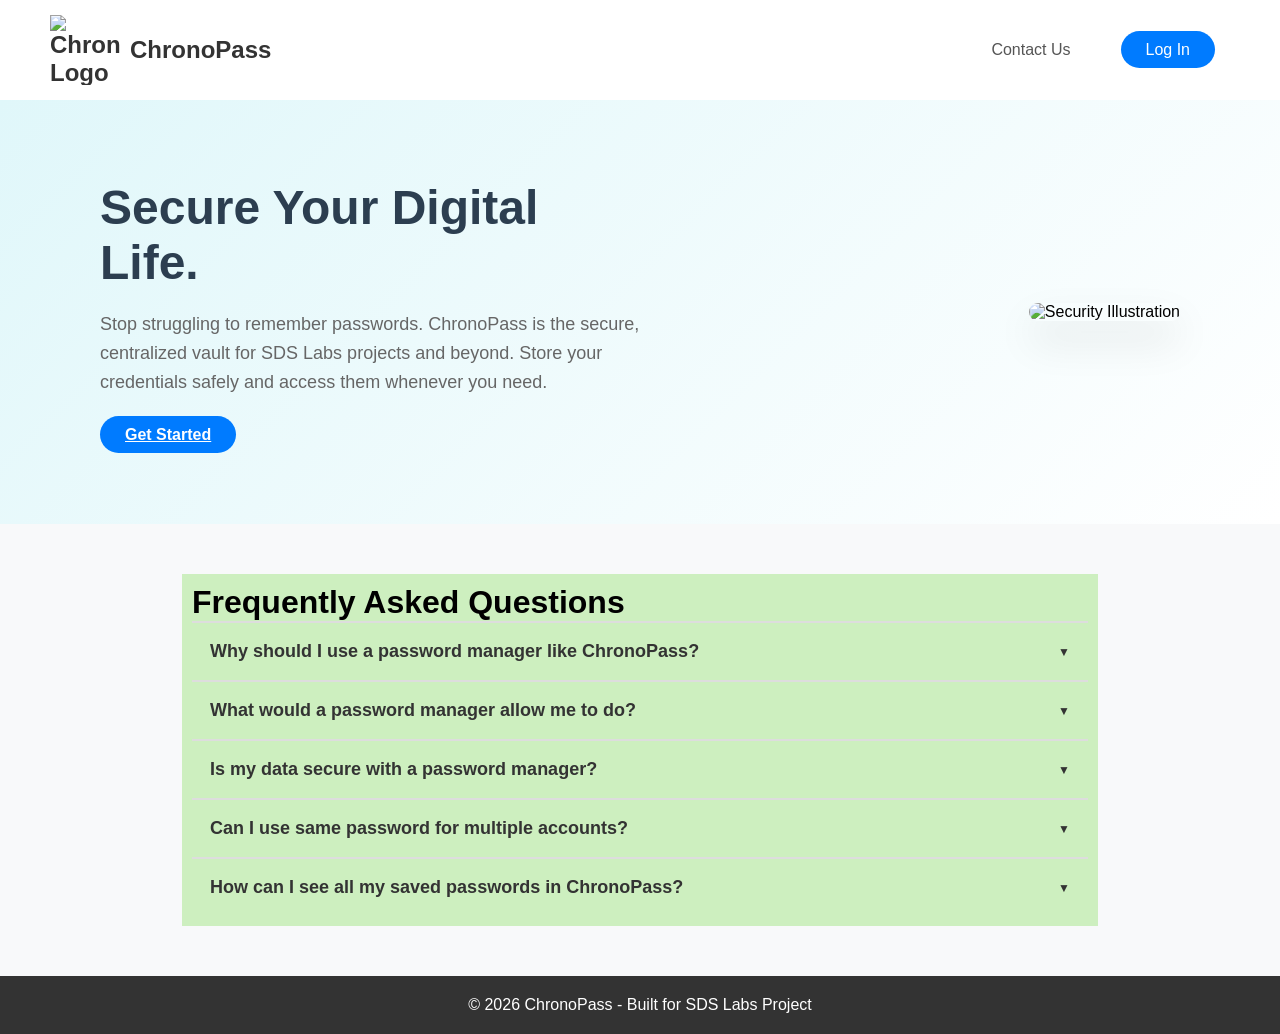
==== index.html @ 017ede53 "Add files via upload" ====
<!DOCTYPE html>
<html lang="en">

<head>
    <meta charset="UTF-8">
    <meta name="viewport" content="width=device-width, initial-scale=1.0">
    <title>Welcome to ChronoPass</title>
    <link rel="stylesheet" href="style.css">
    <style>
        /* Landing Page Specific Styles */
        body {
            margin: 0;
            font-family: 'Arial', sans-serif;
            background-color: #f8f9fa;
        }

        /* Navbar Specifics */
        nav {
            display: flex;
            justify-content: space-between;
            align-items: center;
            padding: 15px 50px;
            background: white;
            box-shadow: 0 2px 10px rgba(0, 0, 0, 0.1);
        }

        .logo {
            display: flex;
            align-items: center;
            gap: 10px;
            font-weight: bold;
            font-size: 24px;
            color: #333;
        }

        .nav-links {
            list-style: none;
            display: flex;
            gap: 20px;
            align-items: center;
        }

        .nav-links a {
            text-decoration: none;
            color: #555;
            font-weight: 500;
            transition: 0.3s;
        }

        .nav-links a:hover {
            color: #000;
        }

        /* The Login Button */
        .btn-login {
            background-color: #007bff;
            color: white !important;
            padding: 10px 25px;
            border-radius: 25px;
            font-weight: bold;
        }

        .btn-login:hover {
            background-color: #0056b3;
            box-shadow: 0 4px 8px rgba(0, 123, 255, 0.3);
        }

        /* Hero Section */
        .hero {
            display: flex;
            align-items: center;
            justify-content: space-between;
            padding: 80px 100px;
            background: linear-gradient(135deg, #e0f7fa 0%, #ffffff 100%);
        }

        .hero-text {
            max-width: 50%;
        }

        .hero-text h1 {
            font-size: 48px;
            color: #2c3e50;
            margin-bottom: 20px;
        }

        .hero-text p {
            font-size: 18px;
            color: #666;
            line-height: 1.6;
            margin-bottom: 30px;
        }

        .hero-img img {
            max-width: 100%;
            height: auto;
            border-radius: 20px;
            box-shadow: 0 20px 40px rgba(0, 0, 0, 0.1);
        }

        /* Container for the whole FAQ section */
        .faq-container {
            margin: 50px auto;
            font-family: Arial, sans-serif;
            background-color: #58d21e45;
            padding: 10px;
            width: 70vw;
        }

        /* The clickable question button */
        .faq-question {
            background-color: transparent;
            color: #333;
            /* Dark text color */
            cursor: pointer;
            padding: 18px;
            width: 100%;
            border: none;
            text-align: left;
            outline: none;
            font-size: 18px;
            font-weight: bold;
            border-top: 2px solid #ddd;
            /* The line between items */
            display: flex;
            justify-content: space-between;
            align-items: center;
            transition: color 0.3s;
        }

        .faq-question:hover {
            color: rgb(247, 96, 69);
            /* Change color on hover (optional) */
        }

        /* The container for the answer (hidden by default) */
        .faq-answer {
            max-height: 0;
            overflow: hidden;
            transition: max-height 0.3s ease-out;
            /* Smooth open/close animation */
            background-color: rgb(172 255 158);
            color: #007BFF;
        }

        /* Formatting the text inside the answer */
        .faq-answer p {
            padding: 20px;
            color: #555;
            line-height: 1.6;
            margin: 0;
        }

        /* Arrow rotation styling */
        .arrow {
            transition: transform 0.3s ease;
            font-size: 12px;
        }

        /* Class added by JS to rotate the arrow */
        .faq-question.active .arrow {
            transform: rotate(180deg);
        }

        /* Footer */
        footer {
            text-align: center;
            padding: 20px;
            background: #333;
            color: white;
            margin-top: 50px;
        }
    </style>
</head>

<body>

    <nav>
        <div class="logo">
            <img src="images/Frame 24.svg" alt="ChronoPass Logo" height="70px" width="70px">
            <span>ChronoPass</span>
        </div>
        <ul class="nav-links">
            <li><a href="mailto:contact@chronopass.com">Contact Us</a></li>

            <li><a href="login.php" class="btn-login">Log In</a></li>
        </ul>
    </nav>

    <section class="hero">
        <div class="hero-text">
            <h1>Secure Your Digital Life.</h1>
            <p>
                Stop struggling to remember passwords. ChronoPass is the secure, centralized vault for SDS Labs projects
                and beyond.
                Store your credentials safely and access them whenever you need.
            </p>
            <div>
                <a href="login.php" class="btn-login">Get Started</a>
            </div>
        </div>

        <div class="hero-img">
            <img src="images/img4.jpg" alt="Security Illustration" width="500">
        </div>
    </section>
    <div class="faq-container">
        <h1>Frequently Asked Questions</h1>
        <div class="faq-item">
            <button class="faq-question">
                <b> Why should I use a password manager like ChronoPass?</b>
                <span class="arrow">▼</span>
            </button>
            <div class="faq-answer">
                <p>
                    You should use ChronoPass because the average person has to remember over 80 different
                    passwords,
                    which is nearly impossible to do securely. Instead of reusing the same weak password everywhere
                    (which is dangerous), ChronoPass lets you store unique, complex credentials for every site in a
                    centralized, secure database. You only need to remember one 'Master Password,' and ChronoPass
                    handles the rest.
                </p>
            </div>
        </div>
        <div class="faq-item">
            <button class="faq-question">
                <b> What would a password manager allow me to do?</b>
                <span class="arrow">▼</span>
            </button>
            <div class="faq-answer">
                <p>
                    ChronoPass acts as your centralized digital vault. It allows you to securely input and store
                    your
                    usernames, passwords, and notes for various websites in one protected database. Instead of
                    struggling to remember login details for every site you visit, ChronoPass lets you organize them
                    all
                    in a single dashboard, ensuring you always have access to your credentials when you need them.
            </div>
        </div>
        <div class="faq-item">
            <button class="faq-question">
                <b>Is my data secure with a password manager?</b>
                <span class="arrow">▼</span>
            </button>
            <div class="faq-answer">
                <p>
                    Yes. ChronoPass is designed to be far more secure than keeping passwords in a notebook or a
                    sticky
                    note. Your data is stored in a structured, local MySQL database that is isolated from the public
                    internet. In a fully deployed environment, this 'digital vault' ensures that your sensitive
                    information is organized and restricted, accessible only when you authenticate with your Master
                    Password.
                </p>
            </div>
        </div>
        <div class="faq-item">
            <button class="faq-question">
                Can I use same password for multiple accounts?
                <span class="arrow">▼</span>
            </button>
            <div class="faq-answer">
                <p>
                    Due to security concerns, it’s not recommended to use the same password for all your accounts.
                    If at
                    least one of your accounts were to be breached, hacked, or otherwise compromised, that would
                    make
                    all your accounts vulnerable. This risk grows exponentially if you reuse the password for both
                    personal and work-related accounts.
            </div>
        </div>
        <div class="faq-item">
            <button class="faq-question">
                <b>How can I see all my saved passwords in ChronoPass?</b>
                <span class="arrow">▼</span>
            </button>
            <div class="faq-answer">
                <p>
                    To access your stored credentials, simply navigate to the 'View Passwords' section of the
                    ChronoPass
                    dashboard. This secure area retrieves your encrypted data from the database and displays your
                    list
                    of saved websites and usernames in an organized table. For security, the actual passwords are
                    hidden
                    by default, but you can choose to reveal or copy them when needed.
                </p>
            </div>
        </div>
    </div>


    <footer>
        <p>&copy; 2026 ChronoPass - Built for SDS Labs Project</p>
    </footer>
    <script src="script.js"></script>
</body>

</html>
---- style.css ----
* {
    margin: 0;
    padding: 0;
}

.logo {
    color: rgb(247, 96, 69);
}

nav {
    display: flex;
    justify-content: space-between;
    align-items: center;
    margin: 0px;
    font-size: medium;
    padding-top: 5px;
    padding-bottom: 5px;
    padding-left: 50px;
    padding-right: 10px;
    background-color: rgb(10, 23, 107);
    color: rgb(247, 96, 69)
}

ul {
    display: flex;
    /* text-decoration:none; */
    list-style-type: none;
}

li {
    padding: 15px;
}

body {
    background-color: rgb(172 255 158);
}

.heading,
.description {
    text-align: center;
    color: rgb(247, 96, 69);
    margin-top: 10px;
}

.description {
    font-size: 30px;
}

.subheading {
    text-align: center;
    color: rgb(10, 23, 107);
}

.img {
    width: 50px;
    height: 50px;
    border-radius: 50%;
}

.password_form {
    width: 70vw;
    height: 550px;
    margin-top: 30px;
    margin-left: auto;
    margin-right: auto;
    margin-bottom: 30px;
    padding: 10px;
    border: 2px solid black;
    border-radius: 5px;
    background-color: rgb(247, 96, 69);
    box-shadow: 2px 2px 12px rgba(0, 0, 0, 0.2);
    display: flex;
    justify-content: space-between;
}

.form {
    /* margin: auto; */
    margin-right: 5px;
    padding: 2px;
    margin-bottom: 3px;
    margin-top: 33px;
    width: 400px;
    height: 500px;
    text-align: center;
    border: 2px solid black;
    border-radius: 5px;
    background-color: rgb(255, 255, 255);
    /* background-image: url('img3.jpg');width: 400px;height:auto; */
    background-size: cover;
    box-shadow: 2px 2px 12px rgba(0, 0, 0, 0.2);
}

.username,.password,.website,.submit,.content {
    margin: auto;
    padding: 15px;
    margin-bottom: 3px;
    width: 300px;
    text-align: center;
    border: 2px solid black;
    border-radius: 5px;
    background-color: rgb(255, 255, 255);
    box-shadow: 2px 2px 12px rgba(0, 0, 0, 0.2);

}

.img {
    margin-left: 0px;
    margin-top: 25px;
}

.text-animation {
    margin-top: 10px;
    display: block;
    position: absolute;
    top: 0px;
}

.bye {
    margin-top: 50px;
}

.text-animation span {
    color: rgb(0, 171, 233);
    opacity: 0;
    margin-top: 190px;
    position: absolute;
    -webkit-text-fill-color: transparent;
    animation: 7.5s linear 0s infinite normal none running vertical;
    overflow: hidden;
    background: linear-gradient(to right, rgb(25, 80, 188) 0%, rgb(165, 51, 134) 70%) text;
}

.text-animation span:nth-child(2) {
    animation-delay: 2.5s;
}

.text-animation span:nth-child(3) {
    animation-delay: 5s;
}

@keyframes vertical {
    0% {
        opacity: 0;
        transform: translateY(100%);
    }

    5%,
    30% {
        opacity: 1;
        transform: translateY(0%);
    }

    35%,
    100% {
        opacity: 0;
        transform: translateY(-100%);
    }
}


input[type="text"],
input[type="password"] {
    width: 80%;
    padding: 10px;
    margin: 10px 0;
    border: 1px solid #ccc;
    border-radius: 4px;
    box-sizing: border-box;
    font-size: 16px;
}

input[type="submit"] {
    width: 50%;
    background-color: rgb(10, 23, 107);
    color: white;
    padding: 10px;
    border: none;
    border-radius: 4px;
    cursor: pointer;
    font-size: 16px;
}

input[type="submit"]:hover {
    background-color: rgb(247, 96, 69);
}

.logo {
    display: flex;
    align-items: center;
    font-size: 24px;
    font-weight: bold;
    color: white;
    gap: 10px;
}

.logo img {
    display: block;
}

.logo b {
    font-size: 24px;
    font-weight: bold;
}

.logo:hover {
    cursor: pointer;
}

.logo:hover b {
    text-decoration: underline;
}

.footer {
    display: flex;
    align-items: center;
    margin: auto;
    justify-content: center;
}
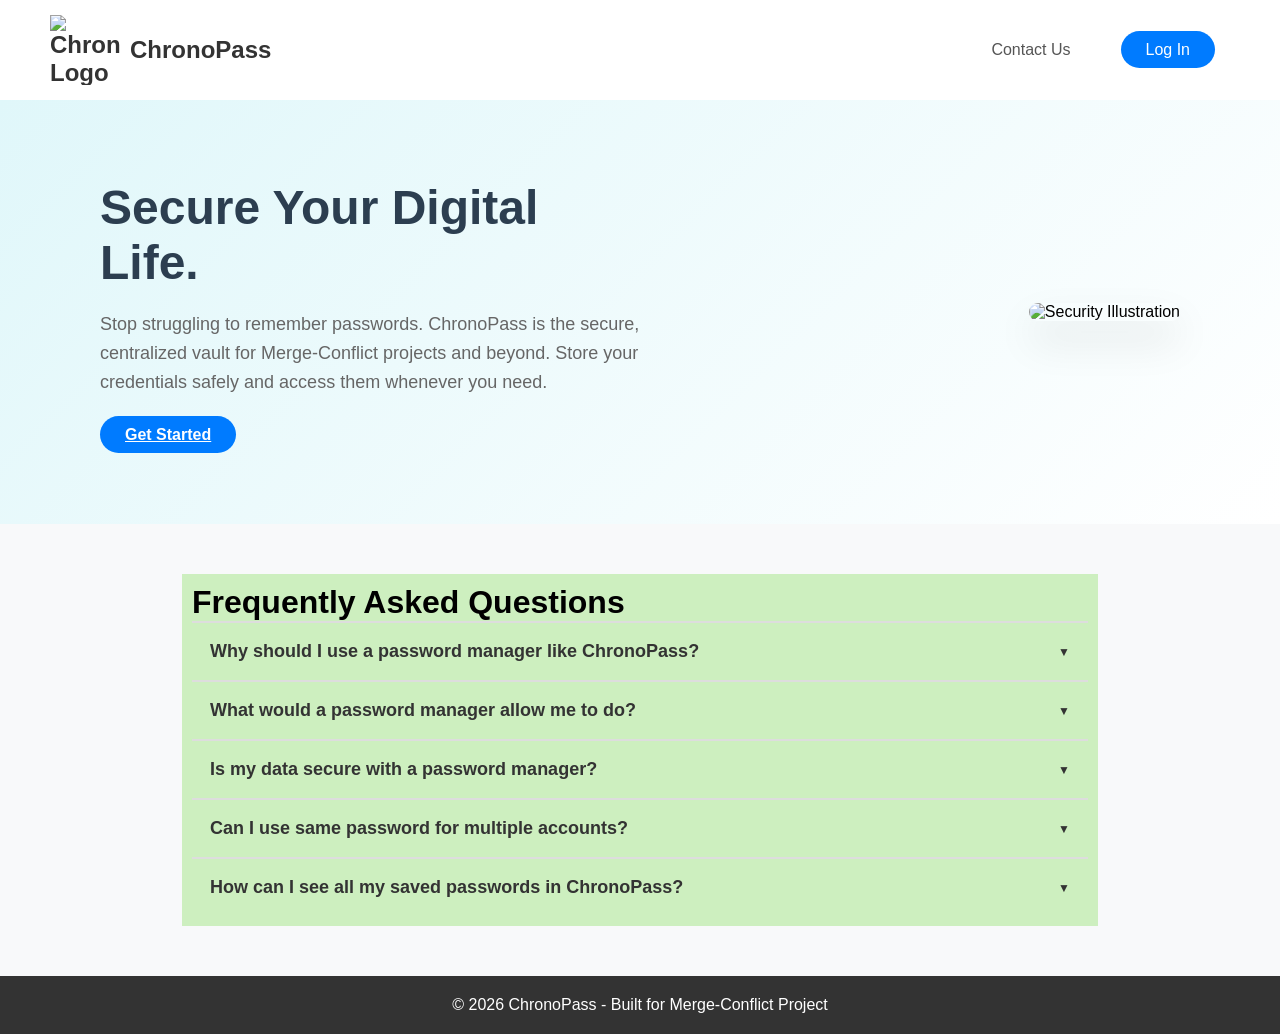
==== commit 9fa388e5: "Fix HTML structure and resolve merge conflicts" ====
--- a/index.html
+++ b/index.html
@@ -191,7 +191,7 @@
         <div class="hero-text">
             <h1>Secure Your Digital Life.</h1>
             <p>
-                Stop struggling to remember passwords. ChronoPass is the secure, centralized vault for SDS Labs projects
+                Stop struggling to remember passwords. ChronoPass is the secure, centralized vault for Merge-Conflict projects
                 and beyond.
                 Store your credentials safely and access them whenever you need.
             </p>
@@ -289,9 +289,10 @@
 
 
     <footer>
-        <p>&copy; 2026 ChronoPass - Built for SDS Labs Project</p>
+        <p>&copy; 2026 ChronoPass - Built for Merge-Conflict Project</p>
     </footer>
     <script src="script.js"></script>
 </body>
 
-</html>+
+</html>
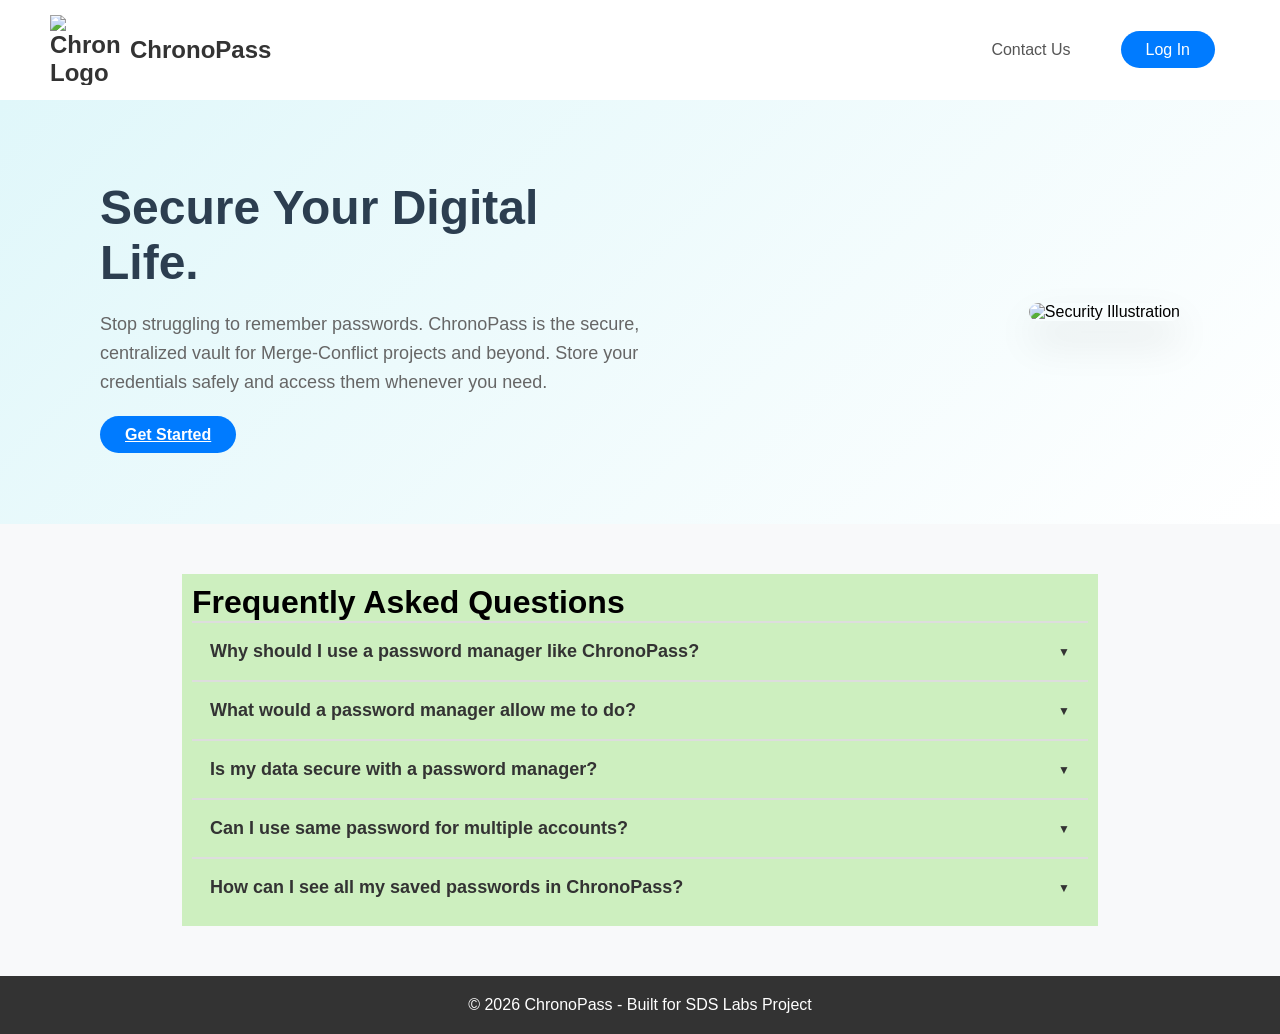
==== commit c8b257d2: "Fix HTML structure and content updates" ====
--- a/index.html
+++ b/index.html
@@ -289,7 +289,7 @@
 
 
     <footer>
-        <p>&copy; 2026 ChronoPass - Built for Merge-Conflict Project</p>
+        <p>&copy; 2026 ChronoPass - Built for SDS Labs Project</p>
     </footer>
     <script src="script.js"></script>
 </body>
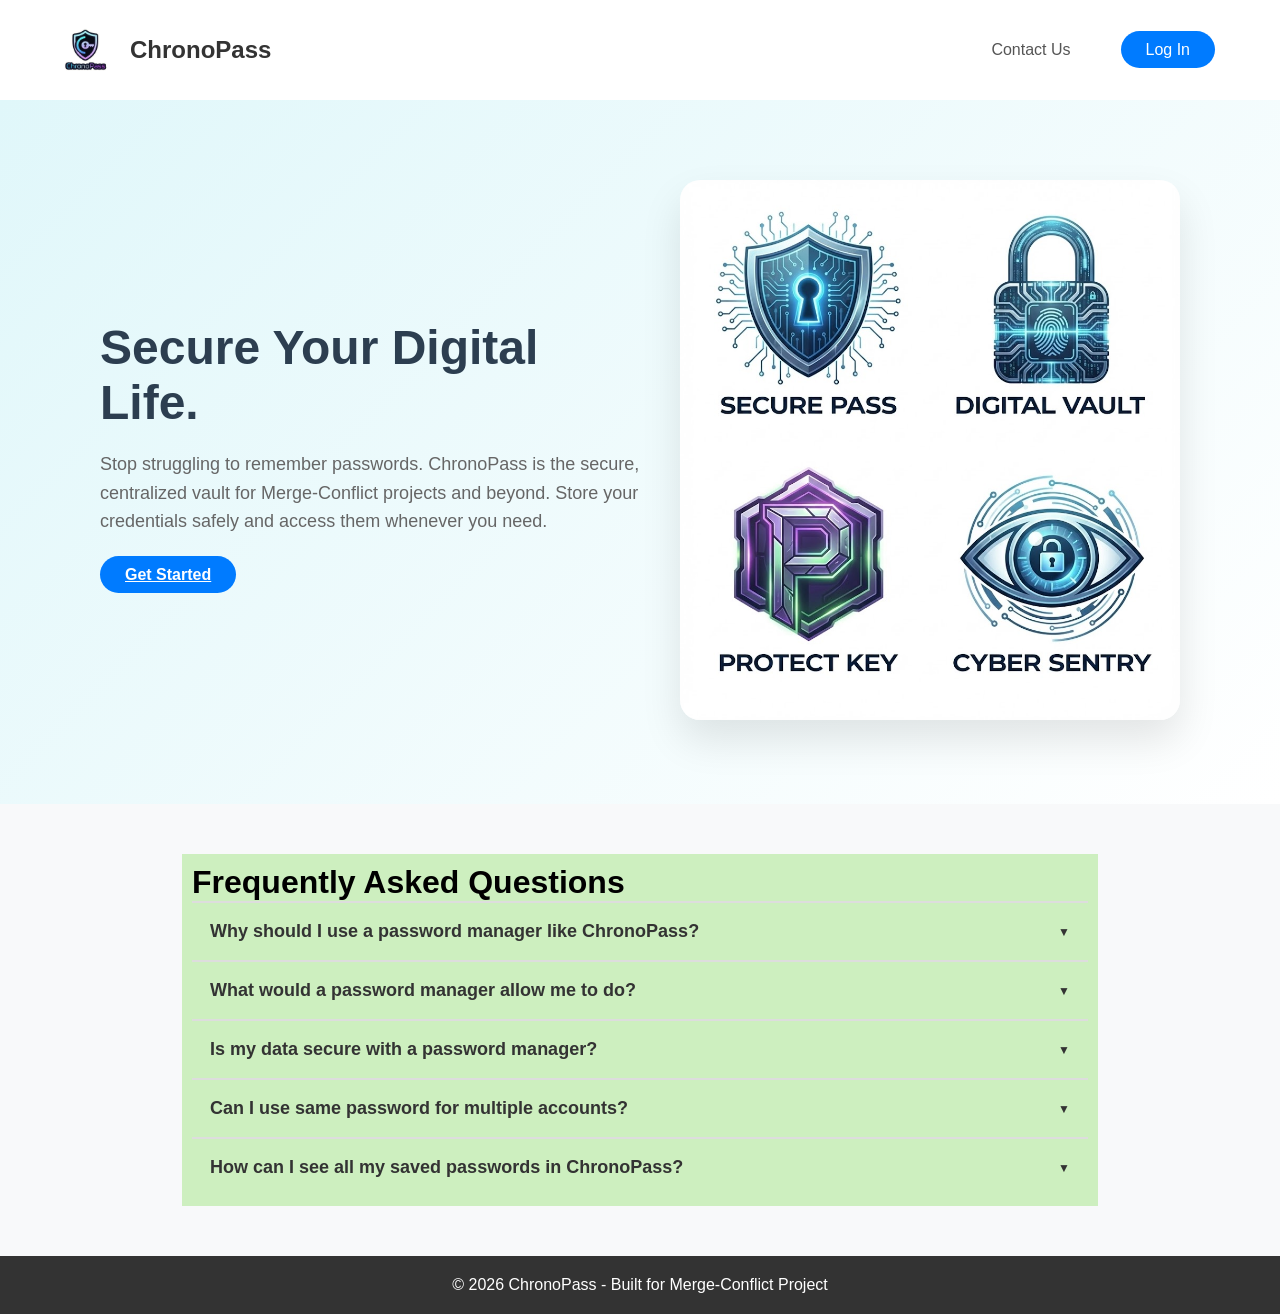
==== commit 971ff985: "Update index.html" ====
--- a/index.html
+++ b/index.html
@@ -177,7 +177,7 @@
 
     <nav>
         <div class="logo">
-            <img src="images/Frame 24.svg" alt="ChronoPass Logo" height="70px" width="70px">
+            <img src="Frame 24.svg" alt="ChronoPass Logo" height="70px" width="70px">
             <span>ChronoPass</span>
         </div>
         <ul class="nav-links">
@@ -201,7 +201,7 @@
         </div>
 
         <div class="hero-img">
-            <img src="images/img4.jpg" alt="Security Illustration" width="500">
+            <img src="img4.jpg" alt="Security Illustration" width="500">
         </div>
     </section>
     <div class="faq-container">
@@ -289,7 +289,7 @@
 
 
     <footer>
-        <p>&copy; 2026 ChronoPass - Built for SDS Labs Project</p>
+        <p>&copy; 2026 ChronoPass - Built for Merge-Conflict Project</p>
     </footer>
     <script src="script.js"></script>
 </body>
